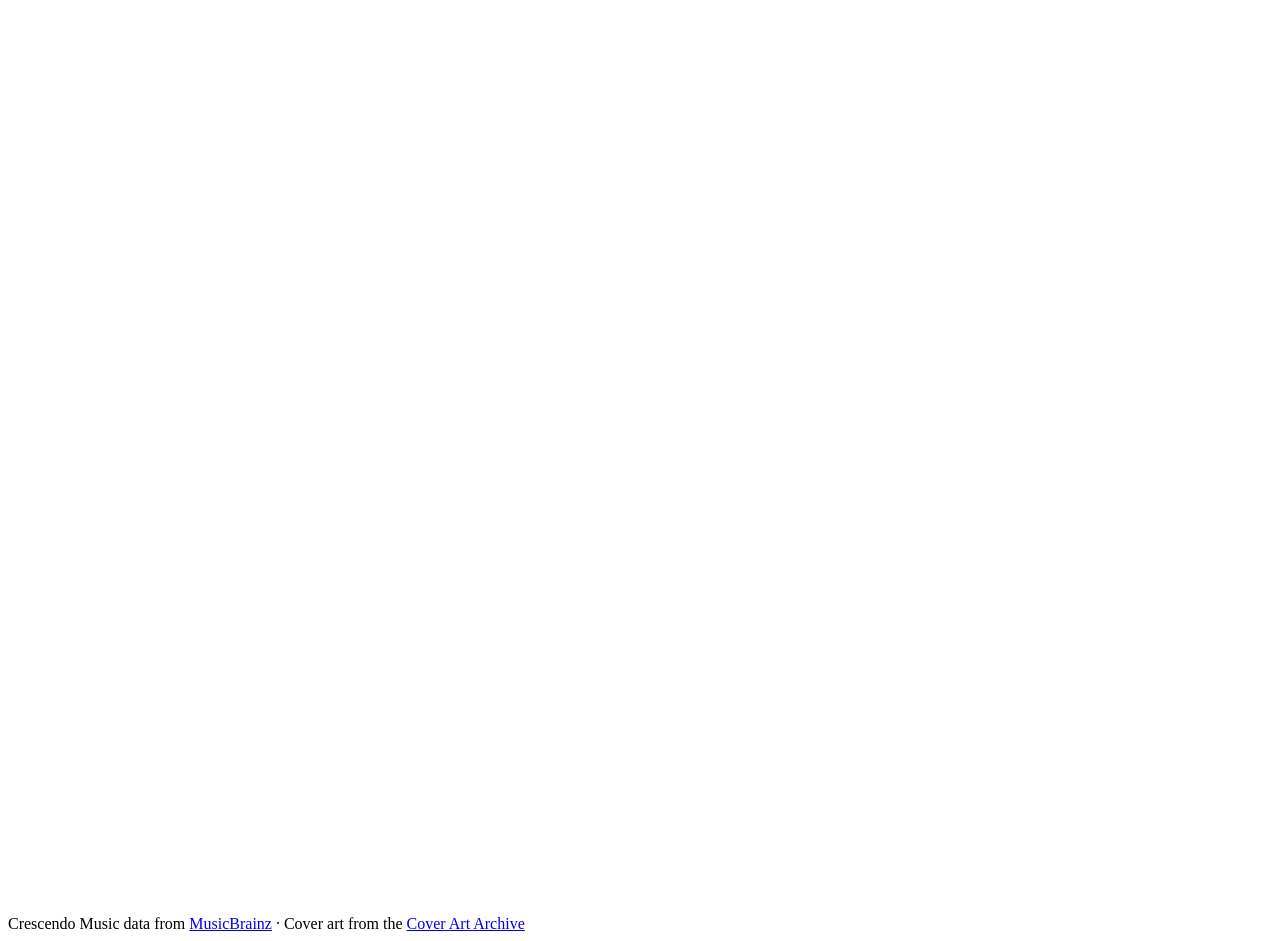
==== static/index.html @ bce7e413 "Crescendo: track-by-track music rating app" ====
<!doctype html>
<html lang="en">
<head>
  <meta charset="utf-8">
  <meta name="viewport" content="width=device-width, initial-scale=1">
  <title>Crescendo — Rate every track</title>
  <meta name="description" content="Search any album, rate it song by song, and watch your taste profile build itself. Powered by MusicBrainz.">
  <meta name="theme-color" content="#0E0D0A">
  <link rel="icon" href="/favicon.svg" type="image/svg+xml">
  <link rel="preconnect" href="https://fonts.googleapis.com">
  <link rel="preconnect" href="https://fonts.gstatic.com" crossorigin>
  <link href="https://fonts.googleapis.com/css2?family=Fraunces:opsz,wght@9..144,400;9..144,600;9..144,800&family=Instrument+Sans:wght@400;500;600;700&display=swap" rel="stylesheet">
  <link rel="stylesheet" href="/app.css">
</head>
<body>
  <header class="topbar" id="topbar"></header>
  <main id="view" tabindex="-1"></main>
  <footer class="footer">
    <div class="footer-inner">
      <span class="brand-mini"><svg class="logo-mark" viewBox="0 0 28 20" aria-hidden="true"><path d="M3 10 25 3M3 10l22 7"/></svg> Crescendo</span>
      <span>Music data from <a href="https://musicbrainz.org" target="_blank" rel="noopener">MusicBrainz</a> · Cover art from the <a href="https://coverartarchive.org" target="_blank" rel="noopener">Cover Art Archive</a></span>
    </div>
  </footer>
  <div id="modal-root"></div>
  <div id="toast-root" aria-live="polite"></div>
  <div id="tip" role="tooltip" hidden></div>
  <script src="/app.js"></script>
</body>
</html>
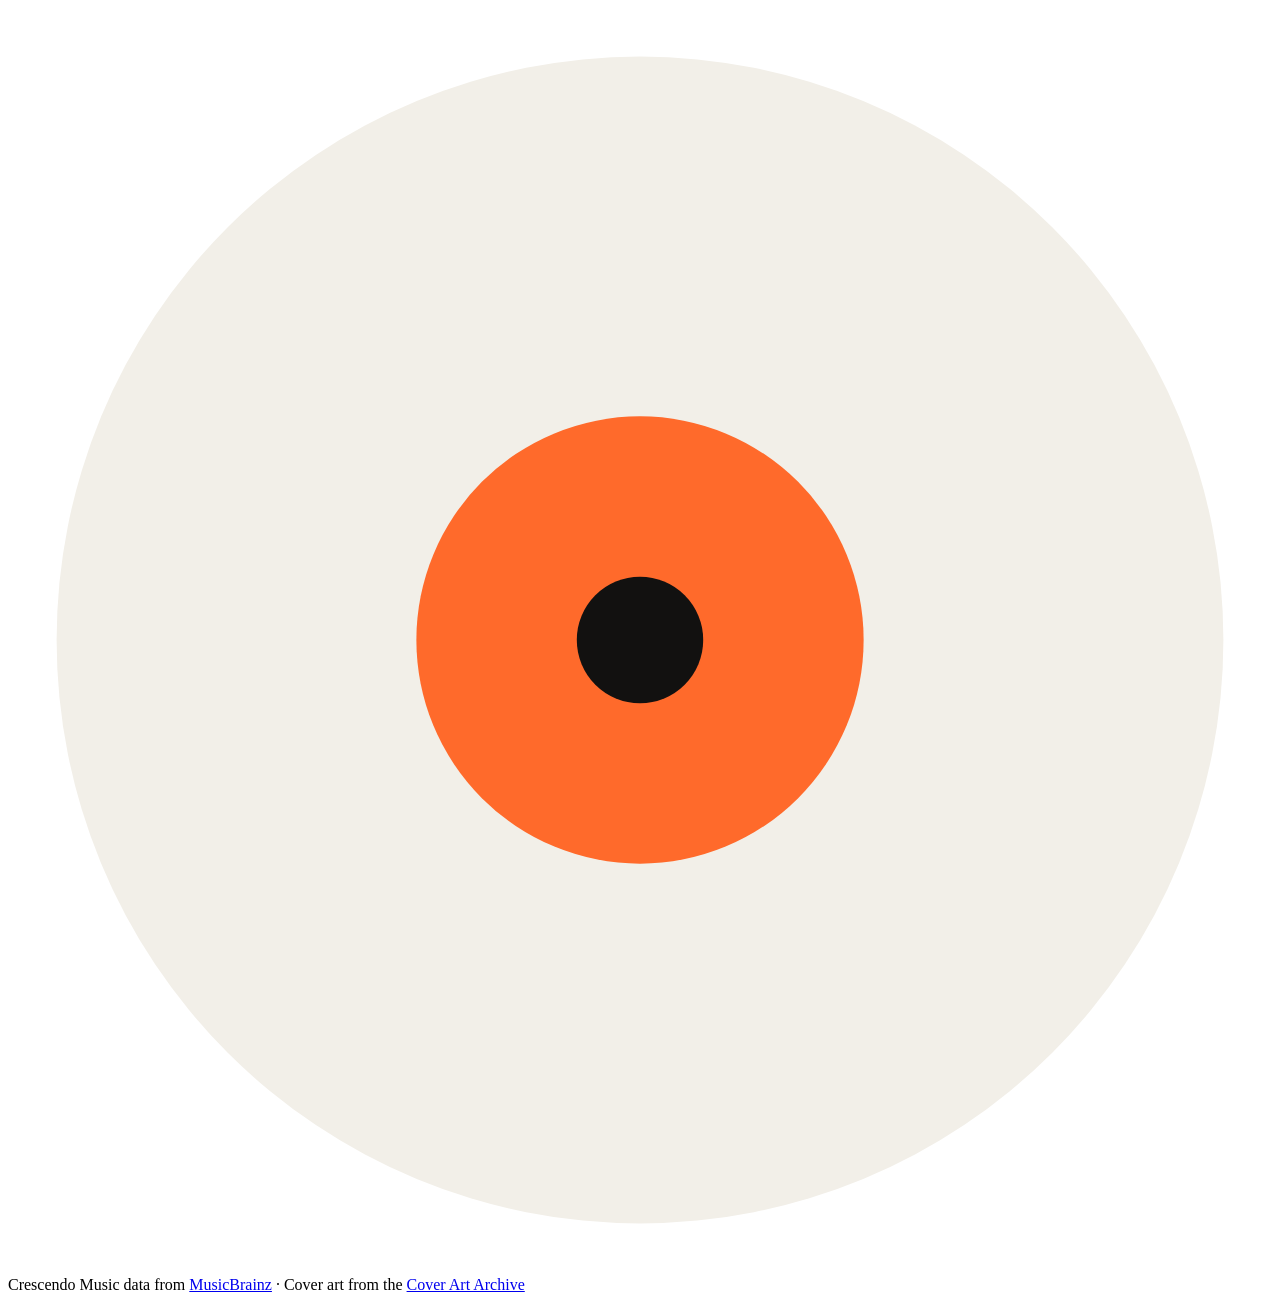
==== commit 889f5b00: "Redesign: record store New look: vinyl-black ground, one sticker-orange accent for scores, stars, th" ====
--- a/static/index.html
+++ b/static/index.html
@@ -3,13 +3,14 @@
 <head>
   <meta charset="utf-8">
   <meta name="viewport" content="width=device-width, initial-scale=1">
-  <title>Crescendo — Rate every track</title>
+  <title>Crescendo: rate every song</title>
   <meta name="description" content="Search any album, rate it song by song, and watch your taste profile build itself. Powered by MusicBrainz.">
-  <meta name="theme-color" content="#0E0D0A">
+  <meta name="theme-color" content="#121110">
   <link rel="icon" href="/favicon.svg" type="image/svg+xml">
   <link rel="preconnect" href="https://fonts.googleapis.com">
   <link rel="preconnect" href="https://fonts.gstatic.com" crossorigin>
-  <link href="https://fonts.googleapis.com/css2?family=Fraunces:opsz,wght@9..144,400;9..144,600;9..144,800&family=Instrument+Sans:wght@400;500;600;700&display=swap" rel="stylesheet">
+  <link href="https://fonts.googleapis.com/css2?family=Anton&display=swap" rel="stylesheet">
+  <link rel="preconnect" href="https://coverartarchive.org">
   <link rel="stylesheet" href="/app.css">
 </head>
 <body>
@@ -17,10 +18,11 @@
   <main id="view" tabindex="-1"></main>
   <footer class="footer">
     <div class="footer-inner">
-      <span class="brand-mini"><svg class="logo-mark" viewBox="0 0 28 20" aria-hidden="true"><path d="M3 10 25 3M3 10l22 7"/></svg> Crescendo</span>
+      <span class="brand-mini"><svg class="logo-mark" viewBox="0 0 26 26" aria-hidden="true"><circle cx="13" cy="13" r="12" fill="#F2EFE8"/><circle cx="13" cy="13" r="4.6" fill="#FF6A2B"/><circle cx="13" cy="13" r="1.3" fill="#121110"/></svg> Crescendo</span>
       <span>Music data from <a href="https://musicbrainz.org" target="_blank" rel="noopener">MusicBrainz</a> · Cover art from the <a href="https://coverartarchive.org" target="_blank" rel="noopener">Cover Art Archive</a></span>
     </div>
   </footer>
+  <nav class="tabbar" id="tabbar" aria-label="Main"></nav>
   <div id="modal-root"></div>
   <div id="toast-root" aria-live="polite"></div>
   <div id="tip" role="tooltip" hidden></div>
